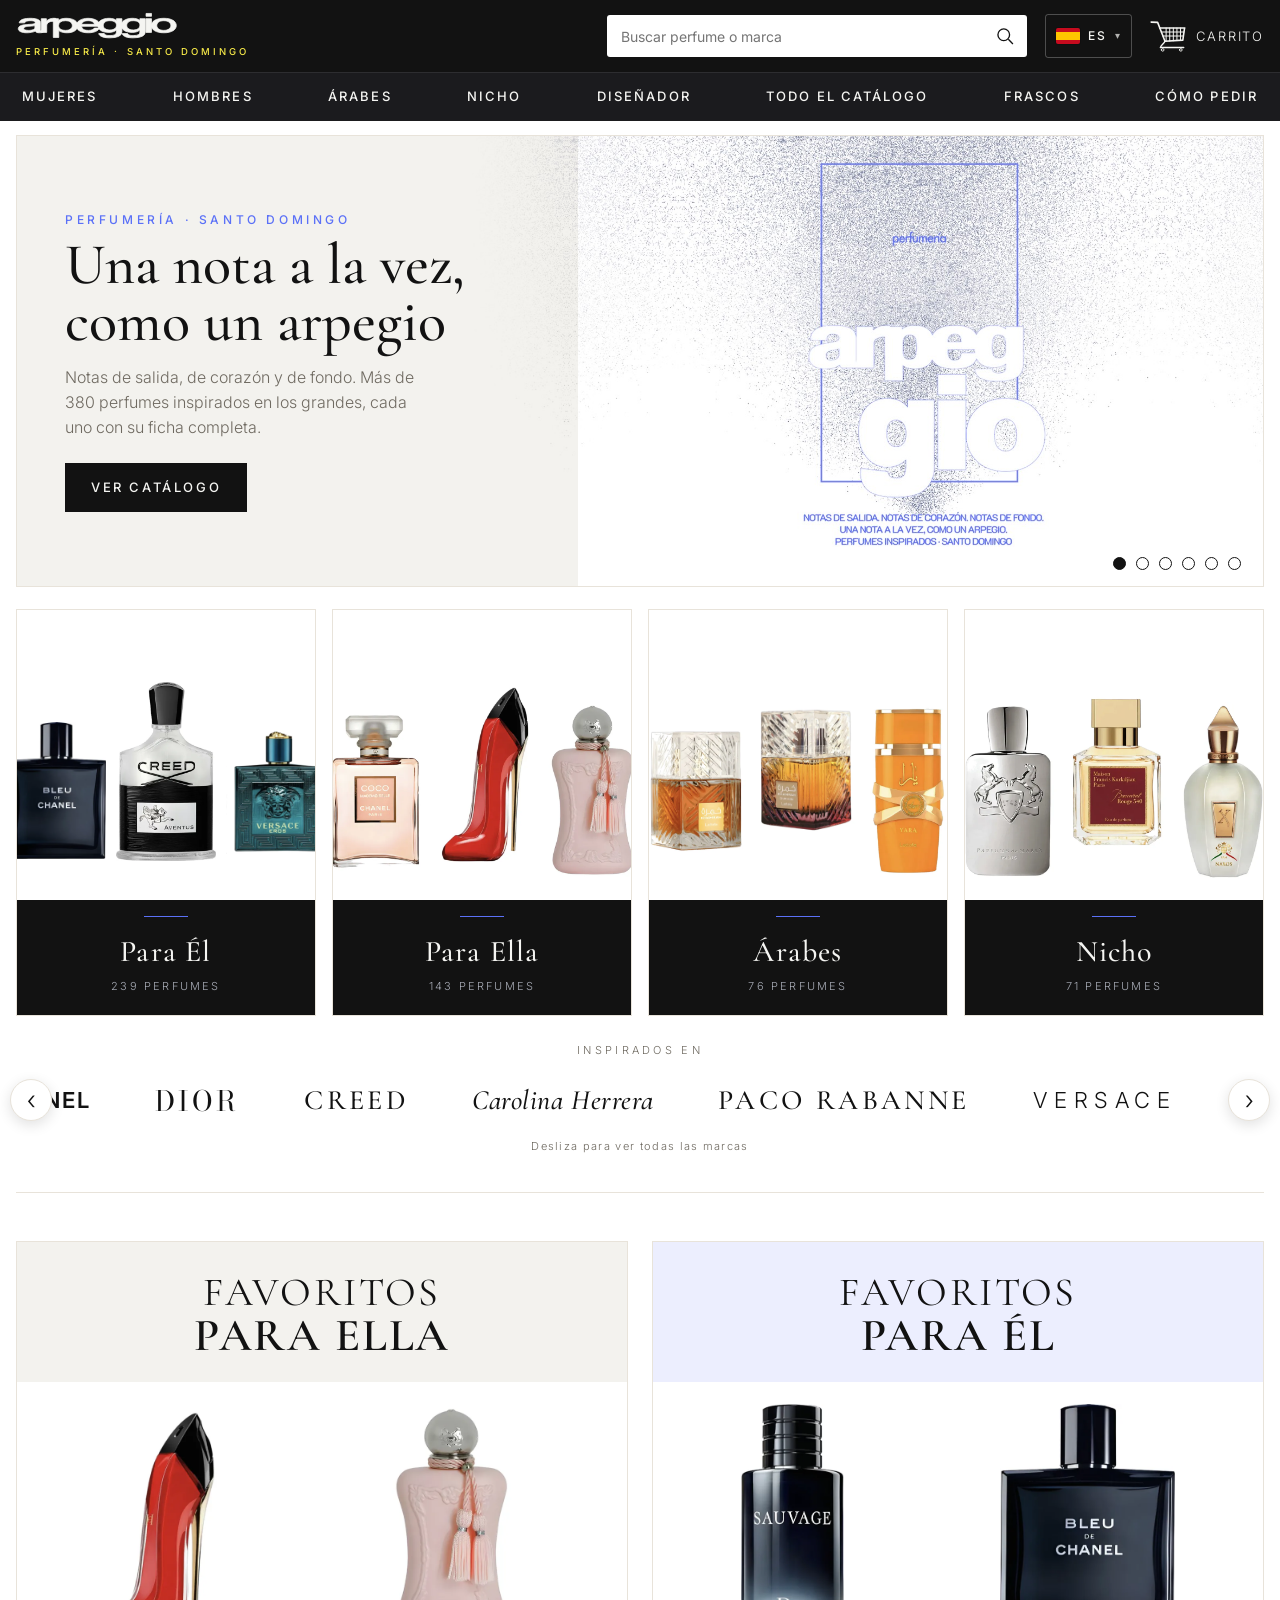
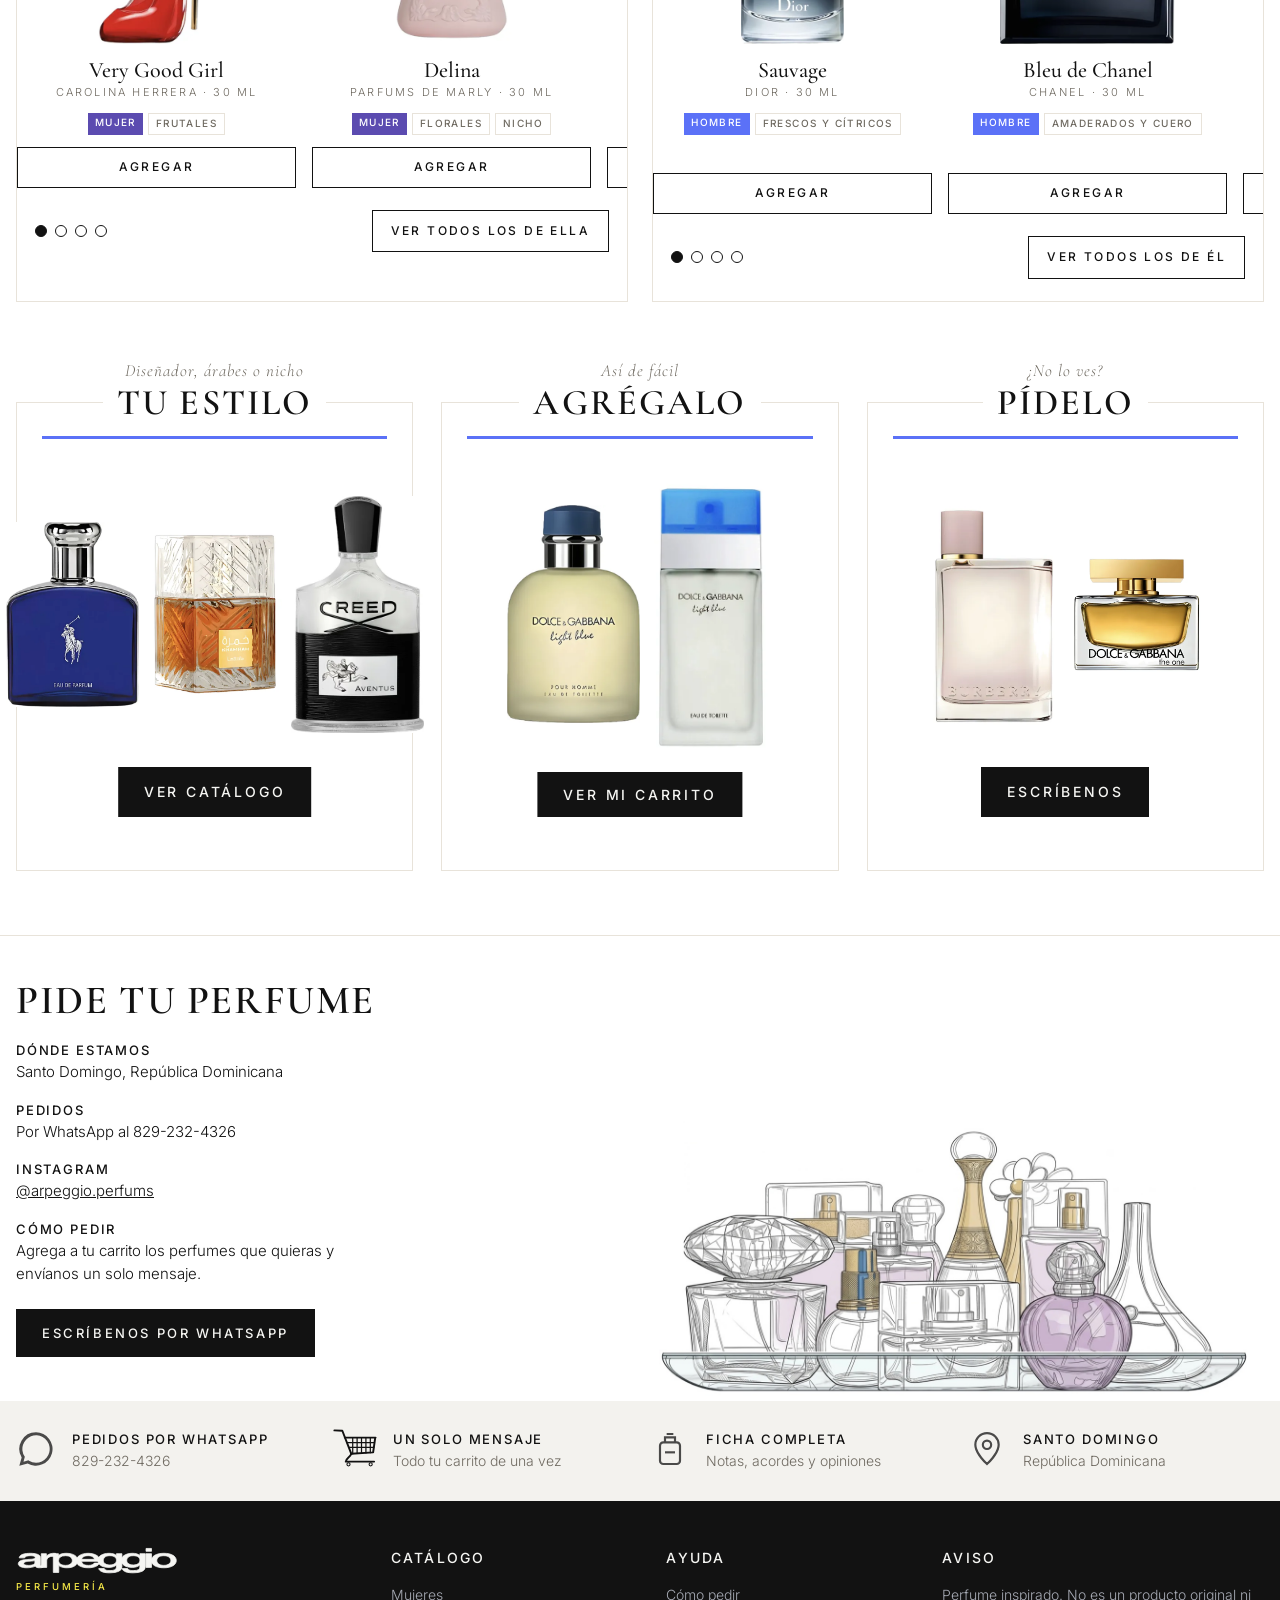
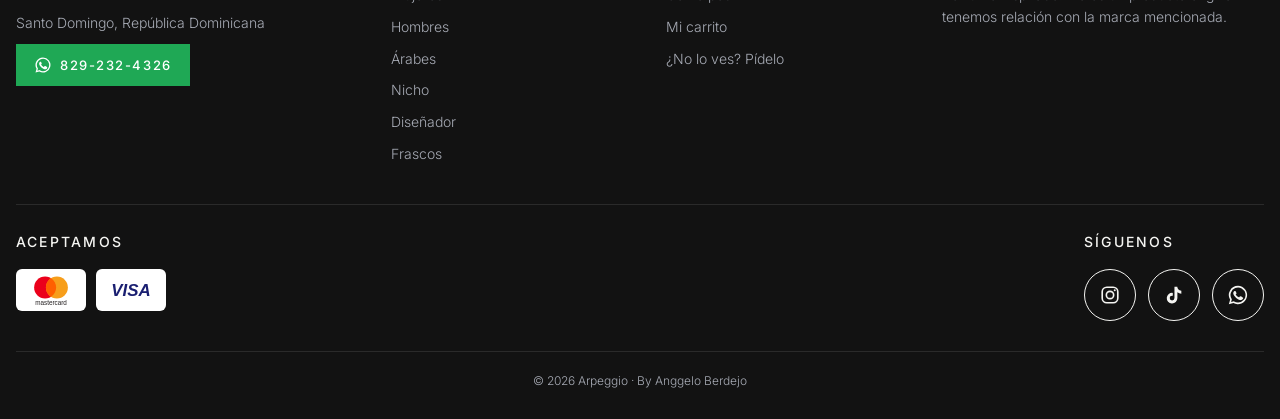
==== index.html @ 8599eed8 "Página de Arpeggio · Perfumería" ====
<!doctype html>
<html lang="es">
<head>
<meta charset="utf-8">
<meta name="viewport" content="width=device-width,initial-scale=1">
<meta name="theme-color" content="#121212">
<meta name="description" content="Arpeggio, perfumería en Santo Domingo: perfumes inspirados con su ficha completa. Agrega tus favoritos al carrito y pide por WhatsApp.">
<link rel="manifest" href="manifest.webmanifest">
<link rel="icon" href="iconos/favicon-32.png" sizes="32x32">
<link rel="apple-touch-icon" href="iconos/apple-touch-icon.png">
<meta name="apple-mobile-web-app-capable" content="yes">
<meta name="mobile-web-app-capable" content="yes">
<meta name="apple-mobile-web-app-title" content="Arpeggio">
<meta name="apple-mobile-web-app-status-bar-style" content="black">
<title>Arpeggio · Perfumería</title>
<link rel="preconnect" href="https://fonts.googleapis.com">
<link rel="stylesheet" href="https://fonts.googleapis.com/css2?family=Cormorant+Garamond:ital,wght@0,400;0,500;0,600;1,300;1,400&family=Inter:wght@300;400;500;600;900&family=Bodoni+Moda:ital,wght@0,400;0,500;1,400&display=swap">
<link rel="stylesheet" href="estilo.css?v=42">
<style>
/* ---------- Banner rotativo ---------- */
.hero{margin-top:14px;position:relative;overflow:hidden;touch-action:pan-y;border:1px solid var(--line)}
.track{display:flex;transition:transform .6s cubic-bezier(.6,0,.2,1)}
.slide{flex:0 0 100%;min-height:440px;display:grid;grid-template-columns:minmax(0,.9fr) minmax(0,1.1fr);background:#fff}
.slide .txt{background:var(--tint);padding:44px 48px;display:flex;flex-direction:column;justify-content:center}
.slide.dark .txt{background:var(--ink) url(iconos/textura-azul.jpg) center/cover;color:var(--on-ink)}
.slide.dark .kick{color:var(--amarillo)}
/* Diapositiva de marca: el logo grande cruza la línea y se funde con el fondo del texto */
.slide.marca{background:linear-gradient(to right,var(--tint) 0 45%,#fff 45%);position:relative}
.slide.marca .txt{background:transparent;position:relative;z-index:2}
.stage.poster{position:relative;padding:0;overflow:visible;background:transparent}
.slide.marca .stage.poster img{position:absolute;top:50%;left:50%;height:705px;width:auto;max-width:none;transform:translate(-50%,-50%);mix-blend-mode:multiply;pointer-events:none}
.slide.dark .sub{color:rgba(255,255,255,.9)}
.slide.dark .btn{background:var(--on-ink);color:var(--ink)}
.slide.alt .txt{background:var(--tint2)}
.slide h2{font-family:var(--display);font-weight:500;font-size:58px;line-height:.98;margin:0 0 14px;text-wrap:balance}
.slide .sub{font-size:16px;max-width:36ch;margin:0 0 24px;color:var(--muted)}
.slide .btn{align-self:flex-start}
.stage{display:flex;align-items:flex-end;justify-content:center;gap:3%;padding:34px 28px 40px;background:#fff}
.stage img{height:340px;width:auto;max-width:23%;object-fit:contain;object-position:bottom}
.stage img:nth-child(odd){height:290px}
/* Diapositiva del frasco Arpeggio: foto en fondo blanco, se funde con la diapositiva */
.stage.fotos{align-items:center;padding:20px 28px}
.stage.fotos img{height:410px;max-width:none;mix-blend-mode:multiply}
.stage.big{align-items:center}
.stage .carro-big{width:min(100%,320px);color:#111}
.dots{position:absolute;right:22px;bottom:16px;display:flex;gap:10px;z-index:3}
.dots button{all:unset;cursor:pointer;width:11px;height:11px;border-radius:50%;border:1.5px solid var(--ink);background:#fff}
.dots button.on{background:var(--ink)}

/* ---------- Categorías ---------- */
.sec{margin-top:22px}
.cats{display:grid;grid-template-columns:repeat(4,minmax(0,1fr));gap:16px}
.cat{text-decoration:none;color:var(--on-ink);display:flex;flex-direction:column;border:1px solid var(--line)}
.cat .pic{height:clamp(190px,23vw,290px);display:flex;align-items:flex-end;justify-content:center;gap:4%;padding:10% 8% 7%;background:#fff;overflow:hidden}
.cat .pic img{height:90%;width:auto;max-width:40%;object-fit:contain;transition:transform .35s}
.cat .pic img:nth-child(odd){height:74%}
.cat:hover .pic img{transform:translateY(-6px)}
.cat .lbl{background:var(--ink);text-align:center;padding:16px 10px 20px}
.cat .lbl i{display:block;width:44px;height:1px;background:var(--accent);margin:0 auto 12px}
.cat .lbl b{font-family:var(--display);font-weight:500;font-size:30px;letter-spacing:.04em}
.cat .lbl small{display:block;font-size:11px;letter-spacing:.2em;text-transform:uppercase;color:var(--on-ink-muted);margin-top:2px}

/* ---------- Marcas ---------- */
.brands{border-bottom:1px solid var(--line);padding:26px 0}
.brands .lab{text-align:center;font-size:11px;letter-spacing:.3em;text-transform:uppercase;color:var(--muted);margin-bottom:14px}
.brands .hint{text-align:center;font-size:11px;letter-spacing:.12em;color:var(--muted);margin-top:10px}
.brands .franja{padding:0 30px}
/* margin y no gap: así la segunda copia empieza justo en la mitad y la vuelta no salta */
.marquee{align-items:center;padding:6px 0}
.marquee a{flex:none;margin-right:64px;color:inherit;text-decoration:none;font-size:28px;white-space:nowrap}
.marquee a:hover{color:var(--accent)}
.marquee a.m-esp,.marquee a.m-neg{font-size:22px}
@media (max-width:640px){.brands .franja{padding:0}.brands .fl{display:none}.marquee a{margin-right:40px}.marquee a{font-size:23px}.marquee a.m-esp,.marquee a.m-neg{font-size:18px}}

/* ---------- Favoritos ---------- */
.h-sec{text-align:center;margin:0 0 22px}
.h-sec .thin{font-family:var(--display);font-weight:400;font-size:40px;line-height:1;letter-spacing:.06em;text-transform:uppercase}
.h-sec .bold{font-family:var(--display);font-weight:600;font-size:46px;line-height:1;letter-spacing:.04em;text-transform:uppercase}
.duo{display:grid;grid-template-columns:minmax(0,1fr) minmax(0,1fr);gap:24px;margin-top:48px}
.panel{border:1px solid var(--line)}
.panel .band{background:var(--tint);padding:30px 20px 24px}
.panel.h .band{background:var(--tint2)}
.panel .h-sec{margin:0}
.rail{display:grid;grid-auto-flow:column;grid-auto-columns:calc(50% - 8px);gap:16px;overflow-x:auto;scroll-snap-type:x mandatory;padding:22px 18px;scrollbar-width:none}
.rail::-webkit-scrollbar{display:none}
.rail .card{scroll-snap-align:start}
.panel .foot{display:flex;align-items:center;justify-content:space-between;gap:12px;padding:0 18px 22px}
.rail-dots{display:flex;gap:8px}
.rail-dots button{all:unset;cursor:pointer;width:10px;height:10px;border-radius:50%;border:1.5px solid var(--ink)}
.rail-dots button.on{background:var(--ink)}
.panel .foot .btn{padding:11px 18px;font-size:12px}

/* ---------- Tres tarjetas ---------- */
.trio{display:grid;grid-template-columns:repeat(3,minmax(0,1fr));gap:28px;margin-top:56px}
.tc{position:relative;padding:0 26px 26px}
.tc:before{content:"";position:absolute;inset:44px 0 0 0;border:1px solid var(--line)}
.tc .hd{position:relative;text-align:center;background:#fff;margin:0 auto 14px;padding:0 14px;width:max-content;max-width:100%}
.tc .hd small{display:block;font-size:17px;letter-spacing:.06em;font-family:var(--display);font-style:italic;color:var(--muted)}
.tc .hd b{display:block;font-family:var(--display);font-weight:600;font-size:36px;letter-spacing:.06em;text-transform:uppercase;line-height:1.05}
.tc .im{position:relative;height:clamp(340px,32vw,420px);display:flex;align-items:center;justify-content:center;gap:3%;padding:8% 6% 24%;background:#fff;border-top:3px solid var(--accent)}
.tc .im img{height:80%;width:auto;max-width:44%;object-fit:contain}
.tc .im img:nth-child(2){height:92%}
.tc .im .btn{position:absolute;bottom:7%;left:50%;transform:translateX(-50%);white-space:nowrap;font-size:14px;padding:14px 26px}

@media (max-width:900px){
  .slide{grid-template-columns:1fr;min-height:0}
  .slide .txt{padding:30px 22px;text-align:center;align-items:center}
  .slide .btn{align-self:center}
  .slide h2{font-size:40px}
  .stage{padding:22px 12px 40px}
  .stage img{height:210px}.stage img:nth-child(odd){height:180px}
  .stage.fotos{padding:18px 12px 44px}.stage.fotos img{height:320px}
  .slide.marca{background:#fff}
  .slide.marca .txt{background:var(--tint)}
  .stage.poster{padding:10px 0 30px}
  .slide.marca .stage.poster{overflow:hidden;height:420px}
  .slide.marca .stage.poster img{position:absolute;top:50%;left:50%;height:520px;width:auto;max-width:none;transform:translate(-50%,-50%)}
  .cats{grid-template-columns:repeat(2,minmax(0,1fr));gap:10px}
  .cat .lbl b{font-size:23px}
  .duo{grid-template-columns:minmax(0,1fr)}
  .trio{grid-template-columns:minmax(0,1fr);gap:34px}
  .h-sec .thin{font-size:32px}.h-sec .bold{font-size:36px}
}
@media (max-width:640px){
  .rail{padding:18px 12px}
  .tc{padding:0 14px 18px}
  .tc .hd b{font-size:30px}
}
</style>
</head>
<body>

<main class="wrap">
  <section class="hero" id="hero" aria-roledescription="carrusel">
    <div class="track" id="track">
      <div class="slide marca">
        <div class="txt">
          <p class="kick">Perfumería · Santo Domingo</p>
          <h2>Una nota a la vez, como un arpegio</h2>
          <p class="sub">Notas de salida, de corazón y de fondo. Más de 380 perfumes inspirados en los grandes, cada uno con su ficha completa.</p>
          <a class="btn" href="catalogo.html">Ver catálogo</a>
        </div>
        <div class="stage poster"><img src="iconos/logo-arpeggio.jpg" alt="Arpeggio, perfumería" width="1700" height="1300"></div>
      </div>
      <div class="slide">
        <div class="txt">
          <p class="kick">Nuestro frasco</p>
          <h2>Tu fragancia, con nuestra firma</h2>
          <p class="sub">El perfume que escojas, en frasco de 30 ml con la etiqueta de Arpeggio.</p>
          <a class="btn" href="frascos.html">Ver frascos</a>
        </div>
        <div class="stage fotos"><img src="iconos/frascos-arpeggio.jpg" alt="Dos frascos de perfume Arpeggio de 30 ml con su etiqueta" width="583" height="900"></div>
      </div>
      <div class="slide">
        <div class="txt">
          <p class="kick">Más de 380 aromas</p>
          <h2>Gran selección inspirada en los grandes</h2>
          <p class="sub">Los perfumes que te gustan, con su ficha completa: notas, acordes y lo que opina la gente.</p>
          <a class="btn" href="catalogo.html">Ver catálogo</a>
        </div>
        <div class="stage" data-imgs="E86 EM38 E50 EM77"></div>
      </div>
      <div class="slide dark">
        <div class="txt">
          <p class="kick">Así de fácil</p>
          <h2>La fragancia que quieras, agrégala a tu carrito</h2>
          <p class="sub">Toca <b>Agregar</b> en cada perfume. Al final nos envías un solo mensaje por WhatsApp con todo.</p>
          <a class="btn" href="#como">Cómo pedir</a>
        </div>
        <div class="stage big"><svg class="carro carro-big" viewBox="50 -2 250 214" aria-hidden="true"></svg></div>
      </div>
      <div class="slide alt">
        <div class="txt">
          <p class="kick">Para él</p>
          <h2>239 fragancias de hombre</h2>
          <p class="sub">Diseñador, árabes y nicho. Frescos, amaderados, dulces y orientales.</p>
          <a class="btn" href="catalogo.html?g=H">Ver hombres</a>
        </div>
        <div class="stage" data-imgs="E40 E110 E6 E99"></div>
      </div>
      <div class="slide">
        <div class="txt">
          <p class="kick">Para ella</p>
          <h2>143 fragancias de mujer</h2>
          <p class="sub">Florales, frutales, dulces y ambarados, de las marcas que más se piden.</p>
          <a class="btn" href="catalogo.html?g=M">Ver mujeres</a>
        </div>
        <div class="stage" data-imgs="EM27 EM56 EM91 EM15"></div>
      </div>
    </div>
    <div class="dots" id="dots"></div>
  </section>

  <section class="sec cats" id="categorias">
    <a class="cat" href="catalogo.html?g=H"><div class="pic" data-imgs="E50 E86 E22"></div><div class="lbl"><i></i><b>Para Él</b><small>239 perfumes</small></div></a>
    <a class="cat" href="catalogo.html?g=M"><div class="pic" data-imgs="EM12 EM56 EM38"></div><div class="lbl"><i></i><b>Para Ella</b><small>143 perfumes</small></div></a>
    <a class="cat" href="catalogo.html?s=arabes"><div class="pic" data-imgs="E80 E209 EM91"></div><div class="lbl"><i></i><b>Árabes</b><small id="nArabes"></small></div></a>
    <a class="cat" href="catalogo.html?s=nicho"><div class="pic" data-imgs="E117 E87 E107"></div><div class="lbl"><i></i><b>Nicho</b><small id="nNicho"></small></div></a>
  </section>

  <section class="brands" aria-label="Marcas en las que nos inspiramos">
    <div class="lab">Inspirados en</div>
    <div class="franja" id="franjaMarcas"><div class="franja-r marquee notranslate" id="marquee"></div></div>
    <p class="hint">Desliza para ver todas las marcas</p>
  </section>

  <section class="duo">
    <div class="panel m" id="ella">
      <div class="band"><div class="h-sec"><div class="thin">Favoritos</div><div class="bold">Para Ella</div></div></div>
      <div class="rail" data-codes="EM56 EM38 EM77 EM12 EM27 EM15 EM91 EM75"></div>
      <div class="foot"><div class="rail-dots"></div><a class="btn ghost" href="catalogo.html?g=M">Ver todos los de ella</a></div>
    </div>
    <div class="panel h" id="el">
      <div class="band"><div class="h-sec"><div class="thin">Favoritos</div><div class="bold">Para Él</div></div></div>
      <div class="rail" data-codes="E110 E50 E86 E40 E6 E22 E99 E87"></div>
      <div class="foot"><div class="rail-dots"></div><a class="btn ghost" href="catalogo.html?g=H">Ver todos los de él</a></div>
    </div>
  </section>

  <section class="trio" id="como">
    <div class="tc">
      <div class="hd"><small>Diseñador, árabes o nicho</small><b>Tu estilo</b></div>
      <div class="im" data-imgs="E1 E80 E86"><a class="btn" href="catalogo.html">Ver catálogo</a></div>
    </div>
    <div class="tc">
      <div class="hd"><small>Así de fácil</small><b>Agrégalo</b></div>
      <div class="im" data-imgs="E44 EM15"><button class="btn" data-open-cart>Ver mi carrito</button></div>
    </div>
    <div class="tc">
      <div class="hd"><small>¿No lo ves?</small><b>Pídelo</b></div>
      <div class="im" data-imgs="EM3 EM67"><a class="btn" id="pideBtn" target="_blank" rel="noopener">Escríbenos</a></div>
    </div>
  </section>
</main>

<script src="datos.js?v=34"></script>
<script src="comun.js?v=49"></script>
<script>
montarPiezas('');
$$('svg.carro').forEach(s=>s.innerHTML=CARRO);
$$('[data-imgs]').forEach(el=>el.insertAdjacentHTML('afterbegin',el.dataset.imgs.split(' ').map(img).join('')));
const cuenta=s=>PERFUMES.filter(p=>p[6]==s).length+' perfumes';
$('#nArabes').textContent=cuenta('arabes');$('#nNicho').textContent=cuenta('nicho');

/* Banner rotativo */
(()=>{
  const track=$('#track'),n=track.children.length,dots=$('#dots');let i=0,timer;
  dots.innerHTML=[...Array(n)].map((_,k)=>`<button aria-label="Banner ${k+1}"></button>`).join('');
  const go=k=>{i=(k+n)%n;track.style.transform=`translateX(-${i*100}%)`;[...dots.children].forEach((d,j)=>d.classList.toggle('on',j==i));clearInterval(timer);timer=setInterval(()=>go(i+1),6000)};
  [...dots.children].forEach((d,k)=>d.onclick=()=>go(k));
  let x0=null;const h=$('#hero');
  h.addEventListener('touchstart',e=>x0=e.touches[0].clientX,{passive:true});
  h.addEventListener('touchend',e=>{if(x0==null)return;const dx=e.changedTouches[0].clientX-x0;if(Math.abs(dx)>40)go(i+(dx<0?1:-1));x0=null});
  go(0);
})();

/* Marcas */
(()=>{
  const marcas=['Chanel','Dior','Creed','Carolina Herrera','Paco Rabanne','Versace','Tom Ford','Giorgio Armani','Lattafa','Parfums de Marly','Jean Paul Gaultier','Yves Saint Laurent','Dolce & Gabbana','Xerjoff','Valentino','Bond No. 9'];
  // Cada marca lleva al catálogo con solo los perfumes inspirados en ella.
  const s=marcas.map(m=>`<a class="m-${estiloMarca(m)}" href="${cat({m})}">${esc(m)}</a>`).join('');$('#marquee').innerHTML=s+s;
  // Se mueve sola, pero también se puede deslizar con el dedo, arrastrar o usar las flechas.
  franja($('#franjaMarcas'),{auto:true});
})();

/* Favoritos */
$$('.rail').forEach(r=>{
  r.innerHTML=r.dataset.codes.split(' ').map(card).join('');
  const dots=r.nextElementSibling.querySelector('.rail-dots');
  const draw=()=>{const n=Math.max(1,Math.round(r.scrollWidth/r.clientWidth)),k=Math.round(r.scrollLeft/r.clientWidth);
    dots.innerHTML=[...Array(n)].map((_,j)=>`<button class="${j==k?'on':''}" aria-label="Página ${j+1}"></button>`).join('');
    [...dots.children].forEach((d,j)=>d.onclick=()=>r.scrollTo({left:j*r.clientWidth,behavior:'smooth'}))};
  r.addEventListener('scroll',()=>{clearTimeout(r._t);r._t=setTimeout(draw,80)});addEventListener('resize',draw);draw();
});
$('#pideBtn').href=waLink('Hola Arpeggio, busco un perfume que no vi en el catálogo: ');
pintarConcho();
</script>
</body>
</html>
---- estilo.css ----
/* Arpeggio — estilos compartidos (inicio, catálogo y ficha) */
:root{
  --bg:#ffffff; --muted:#6f6a61; --line:#e8e3da; --wa:#1fa855;
  --display:"Cormorant Garamond","Times New Roman",serif;
  --body:"Inter","Helvetica Neue",Arial,sans-serif;
  --marca:"Inter","Helvetica Neue",Arial,sans-serif;
  color-scheme:light;
  /* Paleta Arpeggio (logo nuevo 19-oct): negro, azul #5B71F7 y el amarillo */
  --ink:#121212; --bar:#1b1b1e; --accent:#5b71f7; --accent-soft:#a3b0fb; --amarillo:#f7ea48;
  --tint:#f3f2ee; --tint2:#eceefe; --on-ink:#f5f5f2; --on-ink-muted:#a7abb5;
  --tag-h:#5b71f7; --tag-m:#5b4bb0;
}

*{box-sizing:border-box}
html{scroll-behavior:smooth}
body{background:var(--bg);color:var(--ink);font-family:var(--body);font-weight:300;font-size:15px;line-height:1.55;margin:0;overflow-x:hidden}
img{display:block;max-width:100%}
a{color:inherit}
.wrap{max-width:1280px;margin:0 auto;padding:0 16px}

/* ---------- Encabezado ---------- */
.top{background:var(--ink);color:var(--on-ink);position:sticky;top:0;z-index:30}
.top>.wrap{display:flex;align-items:center;gap:18px;height:72px}
.logo{display:flex;align-items:center;gap:12px;text-decoration:none;color:var(--on-ink);flex:none}
.mono{width:40px;height:40px;border-radius:50%;border:1px solid var(--accent);display:grid;place-items:center;font-family:var(--display);font-style:italic;font-size:20px;color:var(--accent)}
.logo b{display:block;line-height:0}
.logo .wm{display:block;height:27px;width:auto;fill:currentColor}
.logo small{display:block;font-size:9.5px;font-weight:500;letter-spacing:.32em;color:var(--amarillo);text-transform:uppercase;margin-top:6px}
.search{flex:1;max-width:420px;margin-left:auto;position:relative}
.search input{width:100%;height:42px;border:0;border-radius:3px;padding:0 42px 0 14px;font:inherit;font-weight:400;font-size:14px;color:#121212;background:#fff}
.search svg{position:absolute;right:12px;top:11px;color:#121212}
.results{position:absolute;left:0;right:0;top:48px;background:#fff;color:#121212;border:1px solid var(--line);box-shadow:0 12px 30px rgba(0,0,0,.18);max-height:60vh;overflow:auto;display:none}
.results.on{display:block}
.res{display:flex;align-items:center;gap:12px;padding:8px 12px;border-bottom:1px solid var(--line)}
.res .ir{display:flex;align-items:center;gap:12px;flex:1;min-width:0;color:inherit;text-decoration:none}
.res .ir:hover b{text-decoration:underline}
.res .th{width:40px;height:48px;flex:none;display:grid;place-items:center}
.res .th img{max-height:48px;max-width:40px}
.res div{flex:1;min-width:0}
.res b{display:block;font-family:var(--display);font-size:18px;font-weight:500;line-height:1.1}
.res span{font-size:10px;letter-spacing:.16em;text-transform:uppercase;color:var(--accent)}
.res .empty{padding:14px;color:var(--muted)}
.icon-btn{all:unset;cursor:pointer;display:flex;align-items:center;gap:10px;color:var(--on-ink);flex:none;position:relative;font-size:13px;letter-spacing:.14em;text-transform:uppercase}
.badge{position:absolute;top:-8px;left:30px;min-width:20px;height:20px;padding:0 5px;border-radius:10px;background:var(--wa);color:#fff;font-size:11px;font-weight:500;display:grid;place-items:center;letter-spacing:0}
.badge[hidden]{display:none}
.nav{background:var(--bar);border-top:1px solid rgba(255,255,255,.08)}
.nav .wrap{display:flex;justify-content:space-between;gap:8px;overflow-x:auto;scrollbar-width:none}
.nav .wrap::-webkit-scrollbar{display:none}
.nav a{flex:none;color:var(--on-ink);text-decoration:none;font-size:13px;font-weight:500;letter-spacing:.16em;text-transform:uppercase;padding:13px 6px;border-bottom:2px solid transparent}
.nav a:hover{color:var(--accent-soft)}
.nav a.on{border-bottom-color:var(--accent);color:var(--accent-soft)}

/* ---------- Botones y etiquetas ---------- */
.btn{display:inline-block;background:var(--ink);color:var(--on-ink);text-decoration:none;padding:14px 26px;font-size:13px;font-weight:500;letter-spacing:.2em;text-transform:uppercase;border:0;cursor:pointer;font-family:var(--body)}
.btn:hover{background:var(--bar)}
.btn.ghost{background:transparent;color:var(--ink);border:1px solid var(--ink)}
.btn.ghost:hover{background:var(--ink);color:var(--on-ink)}
.kick{font-size:12px;letter-spacing:.3em;text-transform:uppercase;font-weight:500;margin:0 0 8px;color:var(--accent)}
.tags{display:flex;gap:5px;justify-content:center;flex-wrap:wrap;margin:12px 0}
.tag{font-size:10px;letter-spacing:.14em;text-transform:uppercase;color:#fff;padding:2px 7px;font-weight:500}
.tag.h{background:var(--tag-h)}.tag.m{background:var(--tag-m)}.tag.f{background:#fff;color:var(--muted);border:1px solid var(--line)}
.montar{all:unset;cursor:pointer;margin-top:auto;border:1px solid var(--ink);padding:10px;font-size:12px;letter-spacing:.2em;text-transform:uppercase;font-weight:500;display:flex;gap:8px;align-items:center;justify-content:center;color:var(--ink)}
.montar:hover,.montar.on{background:var(--ink);color:var(--on-ink)}

/* ---------- Tarjeta de perfume ---------- */
.card{display:flex;flex-direction:column;text-align:center;background:#fff}
.card .ph{height:240px;display:grid;place-items:center}
.card a.nm,.card a.ph{text-decoration:none;color:inherit}
.card a.nm:hover{text-decoration:underline;text-decoration-thickness:1px;text-underline-offset:4px}
.card .ph img{max-height:240px;width:auto;object-fit:contain}
.card .nm{font-family:var(--display);font-size:22px;font-weight:500;line-height:1.1;margin:14px 0 2px;text-wrap:balance}
.card .mk{font-size:11px;letter-spacing:.2em;text-transform:uppercase;color:var(--muted)}
.nofoto{width:96px;height:96px;border-radius:50%;border:1px dashed var(--accent-soft);display:grid;place-items:center;text-align:center;font-family:var(--display);font-style:italic;font-size:15px;line-height:1.1;color:var(--accent);padding:10px}

/* ---------- Pide tu perfume (con dibujo) ---------- */
.pide{margin-top:64px;border-top:1px solid var(--line)}
.pide .wrap{display:grid;grid-template-columns:minmax(0,1fr) minmax(0,1.15fr);gap:40px;align-items:end;padding-top:44px}
.pide h2{font-family:var(--display);font-weight:600;font-size:40px;letter-spacing:.04em;text-transform:uppercase;margin:0 0 20px;line-height:1}
.pide p{margin:0 0 16px;max-width:42ch}
.pide p b{display:block;font-weight:500;font-size:13px;letter-spacing:.14em;text-transform:uppercase}
.pide .btn{margin:8px 0 44px}
.dibujo{width:100%;max-width:620px;height:auto;display:block;justify-self:end;mix-blend-mode:multiply}

/* ---------- Franja de ventajas y pie ---------- */
.perks{background:var(--tint)}
.perks .wrap{display:grid;grid-template-columns:repeat(4,1fr);gap:20px;padding-top:28px;padding-bottom:28px}
.perk{display:flex;gap:16px;align-items:flex-start}
.perk svg{flex:none;color:var(--ink);opacity:.75}
.perk svg.cart{color:#111;opacity:1}
.perk b{display:block;font-size:13px;letter-spacing:.14em;text-transform:uppercase;font-weight:500}
.perk span{font-size:14px;color:var(--muted)}
footer{background:var(--ink);color:var(--on-ink);padding:46px 0 28px}
.fcols{display:grid;grid-template-columns:1.4fr 1fr 1fr 1.3fr;gap:28px}
footer h4{font-size:14px;letter-spacing:.16em;text-transform:uppercase;font-weight:500;margin:0 0 16px}
footer a,footer p{display:block;color:var(--on-ink-muted);text-decoration:none;font-size:14px;margin:0 0 10px}
footer a:hover{color:var(--accent-soft)}
.wa-btn{display:inline-flex !important;align-items:center;gap:8px;background:var(--wa);color:#fff !important;text-decoration:none;padding:11px 18px;font-size:13px;letter-spacing:.12em;text-transform:uppercase;font-weight:500}
.fbar{display:flex;justify-content:space-between;align-items:flex-start;gap:28px;flex-wrap:wrap;border-top:1px solid rgba(255,255,255,.1);margin-top:30px;padding-top:26px}
.pagos{display:flex;gap:10px;flex-wrap:wrap}
.pago{background:#fff;border-radius:6px;padding:4px 8px;display:grid;place-items:center}
.redes{display:flex;gap:12px;flex-wrap:wrap}
.redes a{width:52px;height:52px;border-radius:50%;border:1.5px solid var(--on-ink);display:grid;place-items:center;color:var(--on-ink);margin:0;transition:.2s}
.redes a:hover{background:var(--on-ink);color:var(--ink)}
.instalar.btn.ghost{color:var(--on-ink);border-color:var(--on-ink);margin-top:8px;padding:11px 18px;font-size:12px}
.instalar.btn.ghost:hover{background:var(--on-ink);color:var(--ink)}
.instalar[hidden]{display:none}
.legal{border-top:1px solid rgba(255,255,255,.1);margin-top:30px;padding-top:20px;font-size:12px;color:var(--on-ink-muted);text-align:center}
.fab{position:fixed;right:18px;bottom:18px;width:64px;height:64px;border-radius:50%;background:#fff;color:#111;border:1.5px solid #111;display:grid;place-items:center;cursor:pointer;z-index:20;box-shadow:0 8px 24px rgba(0,0,0,.22);opacity:0;transform:translateY(16px);pointer-events:none;transition:opacity .3s,transform .3s}
.fab.on{opacity:1;transform:none;pointer-events:auto}
.fab:hover{background:var(--tint)}
.fbadge{position:absolute;top:-4px;right:-4px;min-width:22px;height:22px;padding:0 6px;border-radius:11px;background:var(--wa);color:#fff;font-size:12px;font-weight:500;display:grid;place-items:center}
.fbadge[hidden]{display:none}

/* ---------- Concho ---------- */
.veil{position:fixed;inset:0;background:rgba(20,19,16,.45);z-index:40;opacity:0;pointer-events:none;transition:opacity .3s}
.veil.on{opacity:1;pointer-events:auto}
.drawer{position:fixed;top:0;right:0;bottom:0;width:min(420px,100%);background:#fff;z-index:41;transform:translateX(100%);transition:transform .35s;display:flex;flex-direction:column;padding:22px}
.drawer.on{transform:none}
.dh{display:flex;justify-content:space-between;align-items:center;border-bottom:1px solid var(--line);padding-bottom:12px}
.dh h3{font-family:var(--display);font-weight:500;font-size:30px;margin:0}
.x{all:unset;cursor:pointer;font-size:22px;padding:6px}
.dnote{color:var(--muted);font-size:14px;margin:12px 0}
.dlist{flex:1;overflow:auto}
.ci{display:flex;gap:12px;align-items:center;padding:10px 0;border-bottom:1px solid var(--line)}
.ci .th{width:44px;height:52px;display:grid;place-items:center;flex:none}.ci .th img{max-height:52px;max-width:44px}
.ci .ir{text-decoration:none;color:inherit}.ci .ir:hover b{text-decoration:underline;text-decoration-thickness:1px;text-underline-offset:3px}
.ci div{flex:1}.ci b{display:block;font-family:var(--display);font-size:19px;font-weight:500;line-height:1.1}.ci span{font-size:11px;letter-spacing:.14em;text-transform:uppercase;color:var(--accent)}
.qty{display:flex;width:max-content;align-items:center;border:1px solid var(--line);margin-top:7px}
.qty button{all:unset;cursor:pointer;width:30px;height:28px;text-align:center;font-size:17px;line-height:28px;color:var(--ink)}
.qty button:hover{background:var(--ink);color:var(--on-ink)}
.qty output{min-width:26px;text-align:center;font-size:14px;font-variant-numeric:tabular-nums}
.linea{display:flex;align-items:center;gap:10px;margin-top:7px;flex-wrap:wrap}
.linea .qty{margin-top:0}.linea>div{flex:none}
.lp{font-style:normal;font-size:14px;margin-left:auto;font-variant-numeric:tabular-nums}
.tamano{display:flex;width:max-content}
.tamano button{all:unset;cursor:pointer;border:1px solid var(--line);padding:6px 14px;font-size:12px;letter-spacing:.14em;text-transform:uppercase;color:var(--muted)}
.tamano button+button{border-left:0}
.tamano button:hover{color:var(--ink)}
.tamano button.on{background:var(--ink);border-color:var(--ink);color:var(--on-ink)}
.tamano.mini button{padding:5px 8px;font-size:10px;letter-spacing:.1em}
.precio{font-variant-numeric:lining-nums}
.regular{color:var(--muted);font-size:.6em;margin-left:4px}
.lanz{font-size:11px;letter-spacing:.2em;text-transform:uppercase;color:var(--accent)}
#dcount{font-family:var(--body);font-size:12px;letter-spacing:.2em;text-transform:uppercase;color:var(--muted);font-weight:400;margin-left:8px;white-space:nowrap}
.total{display:flex;justify-content:space-between;align-items:baseline}
.total span{font-size:12px;letter-spacing:.2em;text-transform:uppercase;color:var(--muted)}
.total b{font-family:var(--display);font-size:28px;font-weight:500}
.imp{margin:-8px 0 0;text-align:right;font-size:11px;color:var(--muted)}
.rm{all:unset;cursor:pointer;font-size:12px;color:var(--muted);text-decoration:underline}
.dfoot{border-top:1px solid var(--line);padding-top:14px;display:flex;flex-direction:column;gap:10px}
.dfoot .wa-btn{justify-content:center}
.toast{position:fixed;left:50%;bottom:24px;transform:translate(-50%,20px);background:var(--ink);color:var(--on-ink);padding:12px 20px;font-size:14px;z-index:50;opacity:0;transition:.3s;pointer-events:none}
.toast.on{opacity:1;transform:translate(-50%,0)}

/* ---------- Celular ---------- */
@media (max-width:900px){
  .perks .wrap{grid-template-columns:1fr 1fr}
  .fcols{grid-template-columns:1fr 1fr}
  .pide .wrap{grid-template-columns:minmax(0,1fr);gap:10px}
  .dibujo{justify-self:center}
  .pide .btn{margin-bottom:10px}
}
@media (max-width:640px){
  .top>.wrap{flex-wrap:wrap;height:auto;padding-top:10px;padding-bottom:10px;gap:10px 14px}
  .logo .wm{height:23px}
  .top .logo small{display:none}
  .lang{margin-left:auto}
  .lang-b span{display:none}
  .icon-btn .t{display:none}
  .search{order:3;flex-basis:100%;max-width:none}
  .nav .wrap{justify-content:flex-start;gap:18px}
  .nav a{font-size:12px}
  .card .ph{height:180px}.card .ph img{max-height:180px}
  .card .nm{font-size:19px}
  .perks .wrap{grid-template-columns:1fr}
  .fcols{grid-template-columns:1fr}
}
.nw{white-space:nowrap}

/* ---------- Idiomas (banderitas al lado de la búsqueda) ---------- */
.lang{position:relative;flex:none}
.lang-b{all:unset;cursor:pointer;display:flex;align-items:center;gap:8px;height:42px;padding:0 10px;border:1px solid rgba(255,255,255,.25);border-radius:3px;color:var(--on-ink);font-size:12px;font-weight:500;letter-spacing:.14em}
.lang-b:hover,.lang.on .lang-b{border-color:var(--on-ink)}
.lang-b i{font-style:normal;font-size:10px;opacity:.7}
.flag{display:block;flex:none;border-radius:2px;box-shadow:0 0 0 1px rgba(0,0,0,.15)}
.lang-m{position:absolute;right:0;top:48px;background:#fff;color:var(--ink);border:1px solid var(--line);box-shadow:0 12px 30px rgba(0,0,0,.18);min-width:170px;padding:6px 0;display:none;z-index:40}
.lang.on .lang-m{display:block}
.lang-m button{all:unset;cursor:pointer;box-sizing:border-box;display:flex;align-items:center;gap:12px;width:100%;padding:10px 16px;font-size:14px;font-weight:400}
.lang-m button:hover{background:var(--tint)}
.lang-m button.on{font-weight:600}
.lang-m button.on:after{content:"✓";margin-left:auto;color:var(--accent)}
/* Esconder la barra que pone el traductor de Google arriba de la página */
body>.skiptranslate,iframe.skiptranslate,.goog-te-banner-frame,#goog-gt-tt,.goog-te-balloon-frame,.VIpgJd-ZVi9od-ORHb-OEVmcd,.VIpgJd-ZVi9od-aZ2wEe-wOHMyf{display:none!important}
body{top:0!important}
font[style]{background:none!important;box-shadow:none!important}

/* ---------- Marcas con su letra ---------- */
.m-ser{font-family:var(--display);font-weight:500;letter-spacing:.12em;text-transform:uppercase}
.m-esp{font-family:var(--body);font-weight:300;letter-spacing:.3em;text-transform:uppercase}
.m-ita{font-family:var(--display);font-style:italic;font-weight:500;letter-spacing:.02em}
.m-did{font-family:"Bodoni Moda",var(--display);font-weight:400;letter-spacing:.14em;text-transform:uppercase}
.m-neg{font-family:var(--body);font-weight:600;letter-spacing:.08em;text-transform:uppercase}

/* ---------- Franja deslizable (marcas) ---------- */
.franja{position:relative}
.franja-r{display:flex;overflow-x:auto;scrollbar-width:none;cursor:grab;-webkit-overflow-scrolling:touch;overscroll-behavior-x:contain}
.franja-r::-webkit-scrollbar{display:none}
.franja-r.arrastrando{cursor:grabbing;user-select:none}
.franja-r.arrastrando a,.franja-r.arrastrando button{pointer-events:none}
.franja .fl{all:unset;cursor:pointer;position:absolute;top:50%;transform:translateY(-50%);width:40px;height:40px;border-radius:50%;background:#fff;border:1px solid var(--line);box-shadow:0 4px 14px rgba(0,0,0,.12);display:grid;place-items:center;font-size:26px;line-height:1;color:var(--ink);z-index:2}
.franja .fl:hover{border-color:var(--ink)}
.franja .izq{left:-6px}.franja .der{right:-6px}
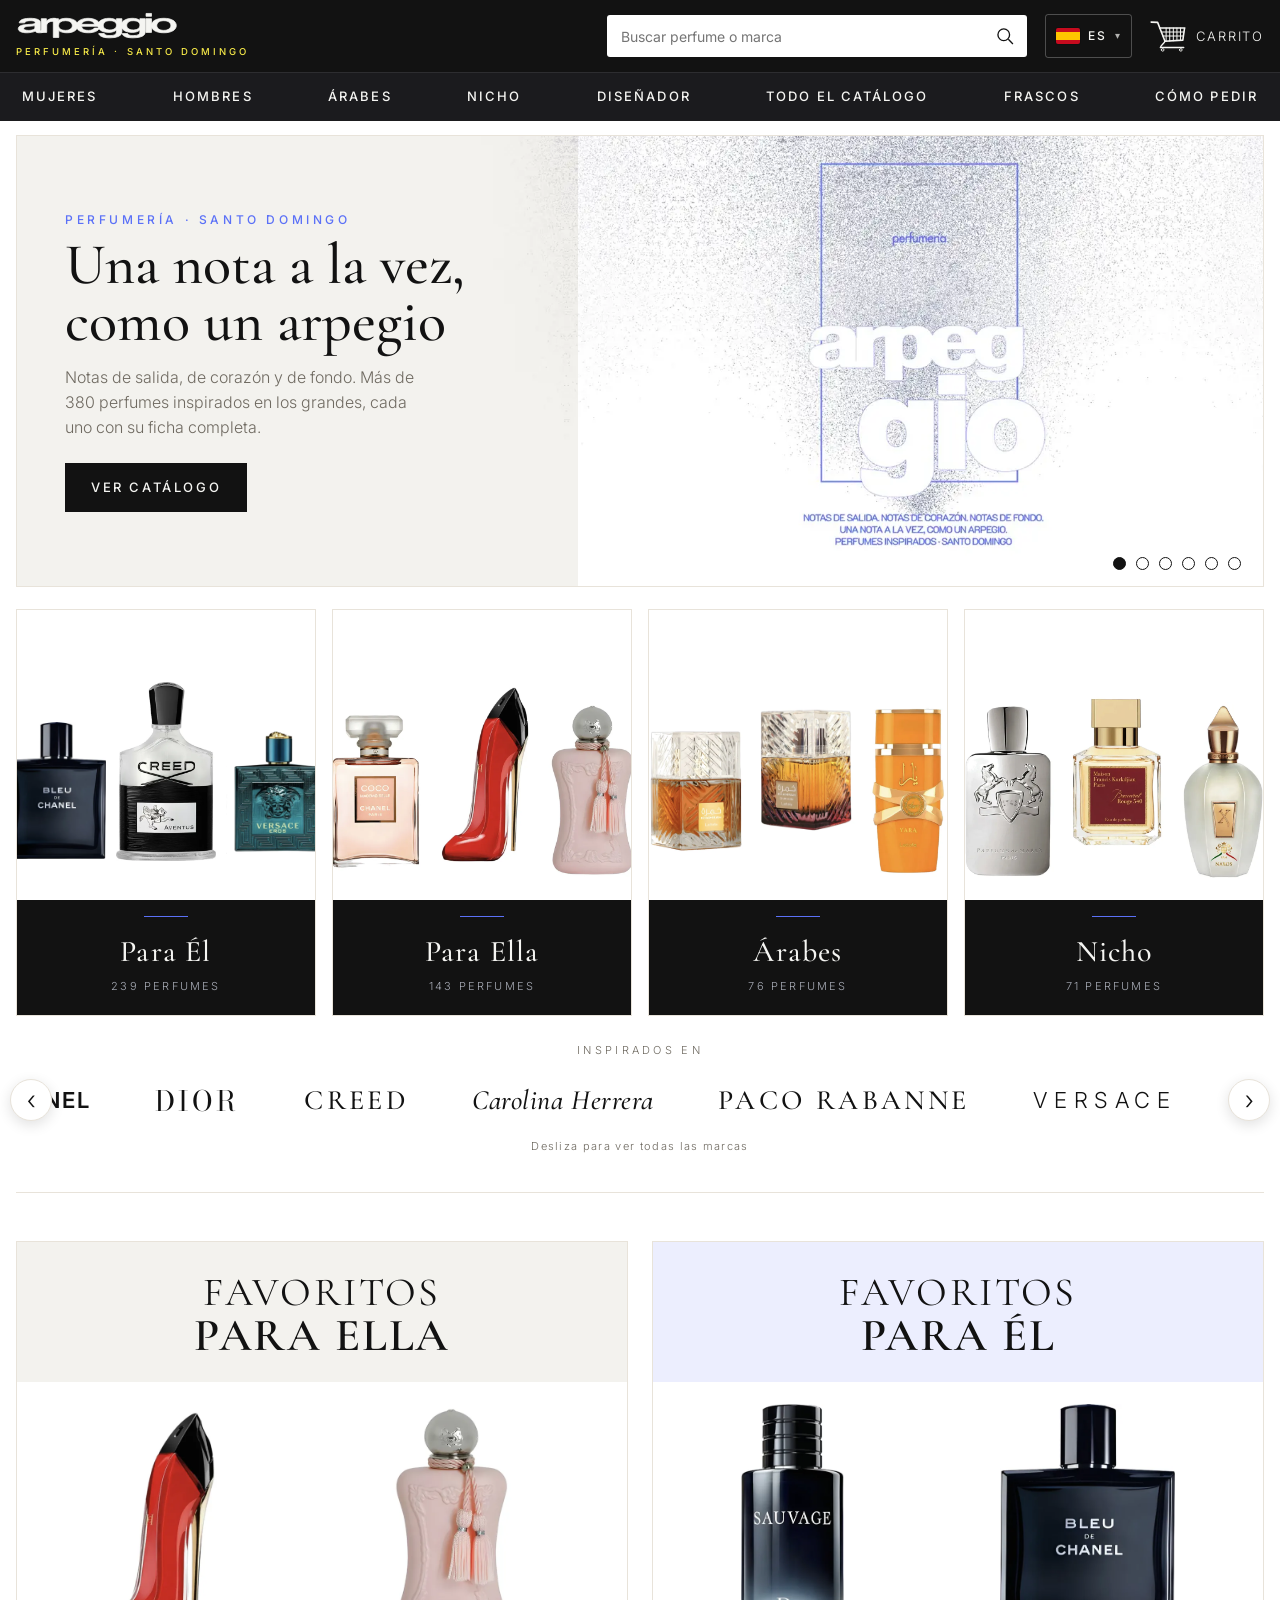
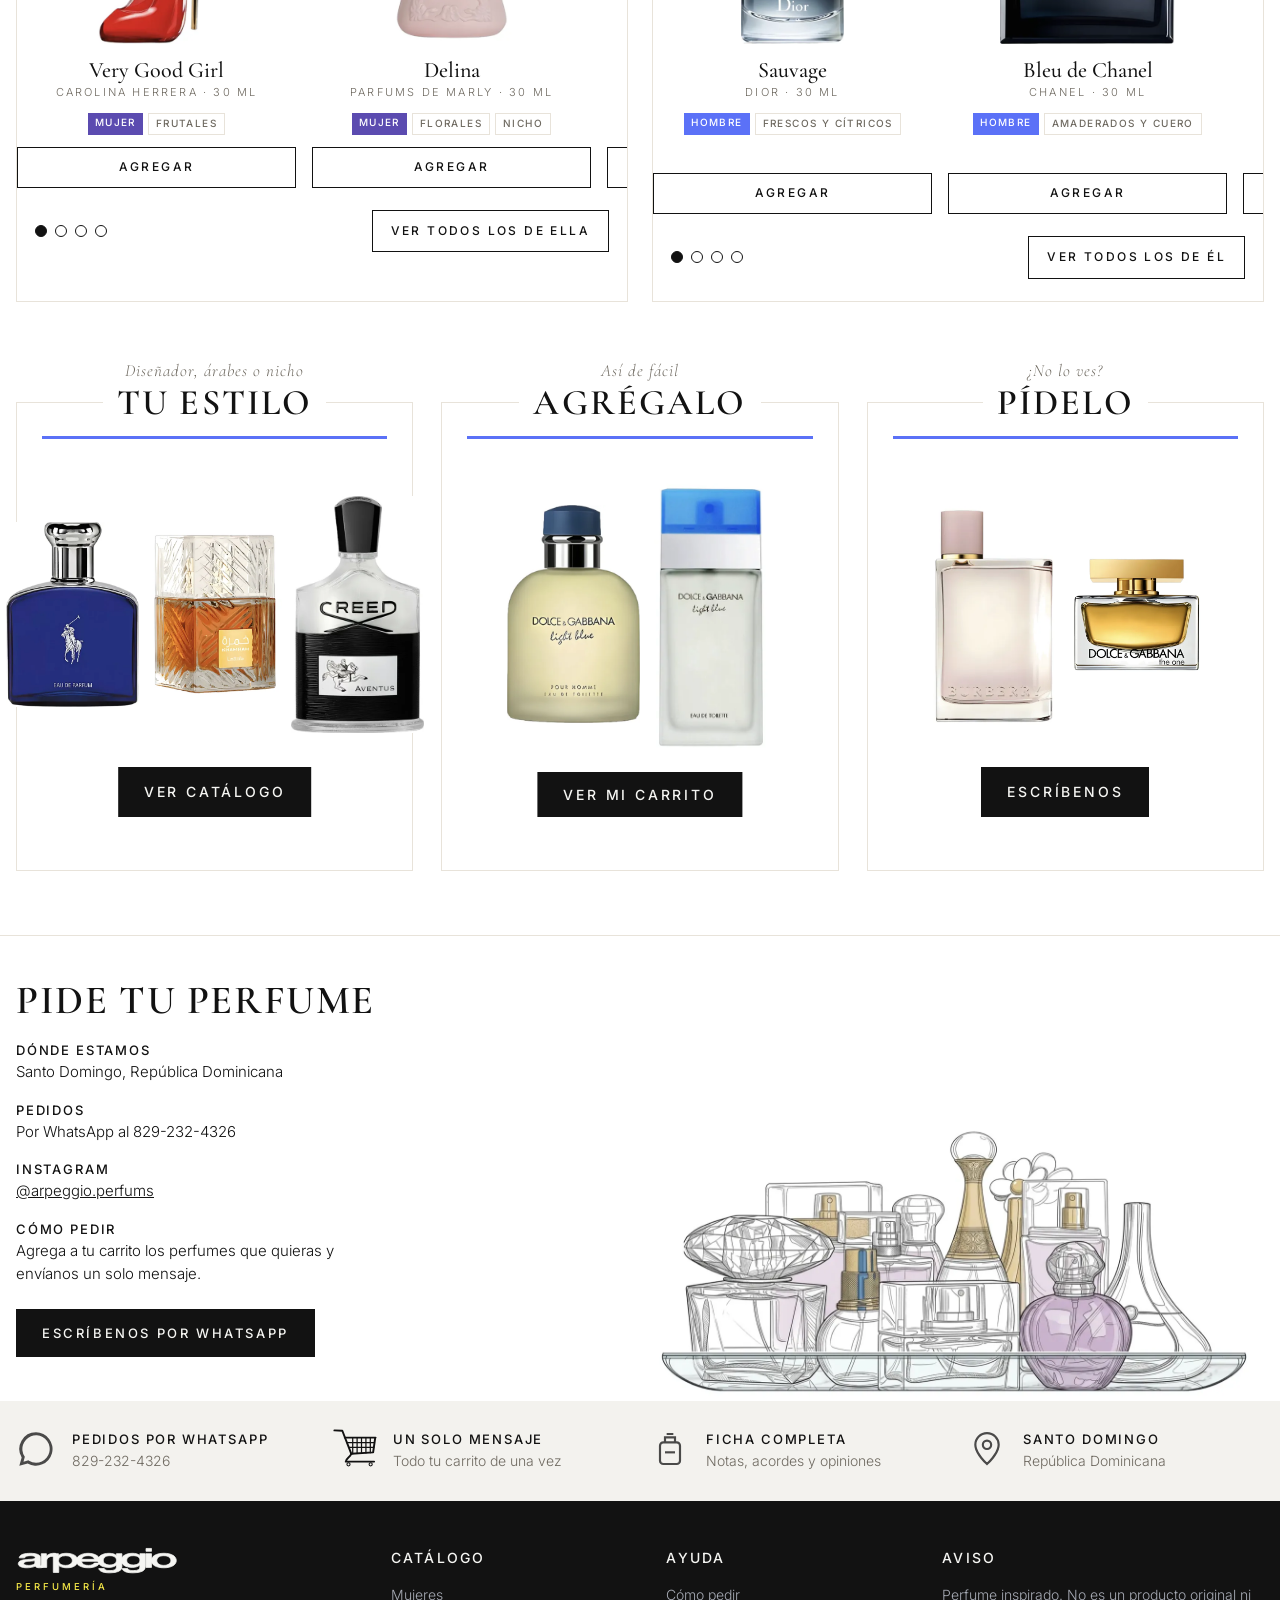
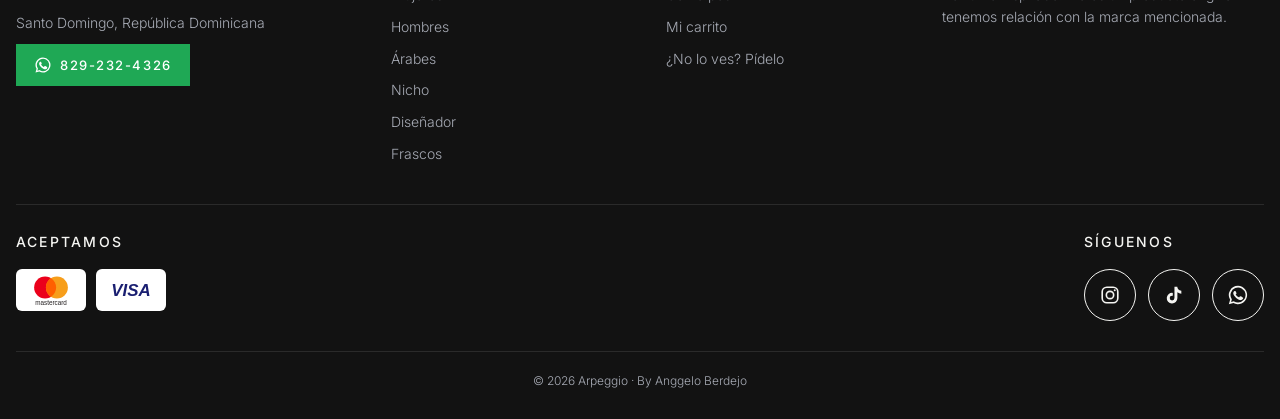
==== commit 7afa8600: "Vista previa al compartir y SEO básico Open Graph e imagen para compartir, canónicos, h1 en el inici" ====
--- a/index.html
+++ b/index.html
@@ -5,6 +5,18 @@
 <meta name="viewport" content="width=device-width,initial-scale=1">
 <meta name="theme-color" content="#121212">
 <meta name="description" content="Arpeggio, perfumería en Santo Domingo: perfumes inspirados con su ficha completa. Agrega tus favoritos al carrito y pide por WhatsApp.">
+<link rel="canonical" href="https://arpeggioperfumeria.github.io/">
+<meta property="og:type" content="website">
+<meta property="og:site_name" content="Arpeggio · Perfumería">
+<meta property="og:locale" content="es_DO">
+<meta property="og:title" content="Arpeggio · Perfumería en Santo Domingo">
+<meta property="og:description" content="Más de 380 perfumes inspirados en los grandes, cada uno con su ficha completa. Agrega tus favoritos al carrito y pide por WhatsApp en Santo Domingo.">
+<meta property="og:url" content="https://arpeggioperfumeria.github.io/">
+<meta property="og:image" content="https://arpeggioperfumeria.github.io/iconos/compartir.jpg">
+<meta property="og:image:width" content="1200">
+<meta property="og:image:height" content="630">
+<meta property="og:image:alt" content="Frascos de perfume Arpeggio de 30 ml">
+<meta name="twitter:card" content="summary_large_image">
 <link rel="manifest" href="manifest.webmanifest">
 <link rel="icon" href="iconos/favicon-32.png" sizes="32x32">
 <link rel="apple-touch-icon" href="iconos/apple-touch-icon.png">
@@ -12,7 +24,8 @@
 <meta name="mobile-web-app-capable" content="yes">
 <meta name="apple-mobile-web-app-title" content="Arpeggio">
 <meta name="apple-mobile-web-app-status-bar-style" content="black">
-<title>Arpeggio · Perfumería</title>
+<title>Arpeggio · Perfumería en Santo Domingo</title>
+<script type="application/ld+json">{"@context": "https://schema.org", "@type": "Store", "name": "Arpeggio · Perfumería", "description": "Perfumería en Santo Domingo: perfumes inspirados con su ficha completa, pedidos por WhatsApp.", "url": "https://arpeggioperfumeria.github.io/", "logo": "https://arpeggioperfumeria.github.io/iconos/icono-512.png", "image": "https://arpeggioperfumeria.github.io/iconos/compartir.jpg", "telephone": "+18292324326", "currenciesAccepted": "DOP", "address": {"@type": "PostalAddress", "addressLocality": "Santo Domingo", "addressCountry": "DO"}, "areaServed": "Santo Domingo", "sameAs": ["https://www.instagram.com/arpeggio.perfums/"]}</script>
 <link rel="preconnect" href="https://fonts.googleapis.com">
 <link rel="stylesheet" href="https://fonts.googleapis.com/css2?family=Cormorant+Garamond:ital,wght@0,400;0,500;0,600;1,300;1,400&family=Inter:wght@300;400;500;600;900&family=Bodoni+Moda:ital,wght@0,400;0,500;1,400&display=swap">
 <link rel="stylesheet" href="estilo.css?v=42">
@@ -32,7 +45,7 @@
 .slide.dark .sub{color:rgba(255,255,255,.9)}
 .slide.dark .btn{background:var(--on-ink);color:var(--ink)}
 .slide.alt .txt{background:var(--tint2)}
-.slide h2{font-family:var(--display);font-weight:500;font-size:58px;line-height:.98;margin:0 0 14px;text-wrap:balance}
+.slide :is(h1,h2){font-family:var(--display);font-weight:500;font-size:58px;line-height:.98;margin:0 0 14px;text-wrap:balance}
 .slide .sub{font-size:16px;max-width:36ch;margin:0 0 24px;color:var(--muted)}
 .slide .btn{align-self:flex-start}
 .stage{display:flex;align-items:flex-end;justify-content:center;gap:3%;padding:34px 28px 40px;background:#fff}
@@ -106,7 +119,7 @@
   .slide{grid-template-columns:1fr;min-height:0}
   .slide .txt{padding:30px 22px;text-align:center;align-items:center}
   .slide .btn{align-self:center}
-  .slide h2{font-size:40px}
+  .slide :is(h1,h2){font-size:40px}
   .stage{padding:22px 12px 40px}
   .stage img{height:210px}.stage img:nth-child(odd){height:180px}
   .stage.fotos{padding:18px 12px 44px}.stage.fotos img{height:320px}
@@ -136,11 +149,11 @@
       <div class="slide marca">
         <div class="txt">
           <p class="kick">Perfumería · Santo Domingo</p>
-          <h2>Una nota a la vez, como un arpegio</h2>
+          <h1>Una nota a la vez, como un arpegio</h1>
           <p class="sub">Notas de salida, de corazón y de fondo. Más de 380 perfumes inspirados en los grandes, cada uno con su ficha completa.</p>
           <a class="btn" href="catalogo.html">Ver catálogo</a>
         </div>
-        <div class="stage poster"><img src="iconos/logo-arpeggio.jpg" alt="Arpeggio, perfumería" width="1700" height="1300"></div>
+        <div class="stage poster"><img src="iconos/logo-arpeggio.webp" alt="Arpeggio, perfumería" width="1300" height="994" fetchpriority="high"></div>
       </div>
       <div class="slide">
         <div class="txt">
@@ -234,7 +247,7 @@
 </main>
 
 <script src="datos.js?v=34"></script>
-<script src="comun.js?v=49"></script>
+<script src="comun.js?v=50"></script>
 <script>
 montarPiezas('');
 $$('svg.carro').forEach(s=>s.innerHTML=CARRO);
